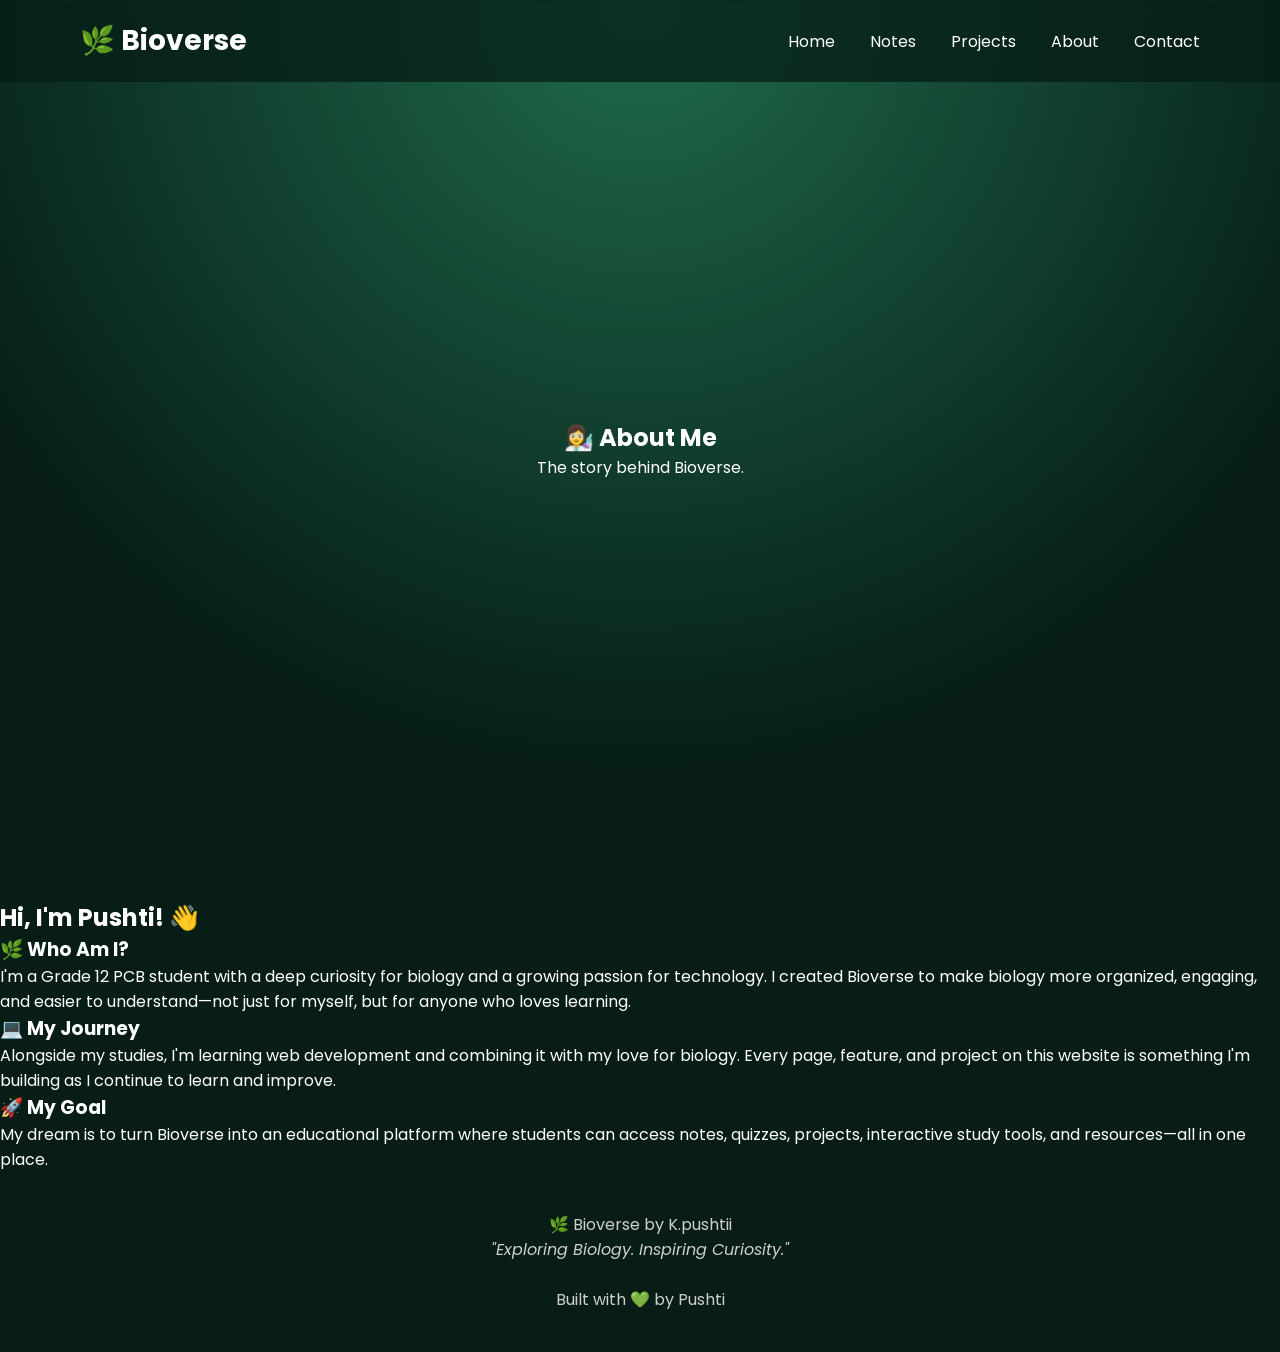
==== about.html @ 4295fee1 "Bioverse v1.0 completed" ====
<!DOCTYPE html>
<html lang="en">
<head>
    <meta charset="UTF-8">
    <meta name="viewport" content="width=device-width, initial-scale=1.0">
    <title>About | Bioverse by K.pushtii</title>

    <!-- Google Font -->
    <link rel="preconnect" href="https://fonts.googleapis.com">
    <link rel="preconnect" href="https://fonts.gstatic.com" crossorigin>
    <link href="https://fonts.googleapis.com/css2?family=Poppins:wght@300;400;500;600;700&display=swap" rel="stylesheet">

    <!-- CSS -->
    <link rel="stylesheet" href="style.css">
</head>

<body>

    <!-- Navigation -->
    <nav>
        <div class="logo">🌿 Bioverse</div>

        <ul>
            <li><a href="index.html">Home</a></li>
            <li><a href="notes.html">Notes</a></li>
            <li><a href="projects.html">Projects</a></li>
            <li><a href="about.html">About</a></li>
            <li><a href="contact.html">Contact</a></li>
        </ul>
    </nav>

    <!-- Hero -->
    <section class="hero">
        <h1>👩‍🔬 About Me</h1>
        <p>The story behind Bioverse.</p>
    </section>

    <!-- About -->
    <section class="features">

        <h2>Hi, I'm Pushti! 👋</h2>

        <div class="feature-container">

            <div class="feature-card">
                <h3>🌿 Who Am I?</h3>

                <p>
                    I'm a Grade 12 PCB student with a deep curiosity for biology
                    and a growing passion for technology. I created Bioverse to
                    make biology more organized, engaging, and easier to
                    understand—not just for myself, but for anyone who loves learning.
                </p>
            </div>

            <div class="feature-card">
                <h3>💻 My Journey</h3>

                <p>
                    Alongside my studies, I'm learning web development and
                    combining it with my love for biology. Every page,
                    feature, and project on this website is something I'm
                    building as I continue to learn and improve.
                </p>
            </div>

            <div class="feature-card">
                <h3>🚀 My Goal</h3>

                <p>
                    My dream is to turn Bioverse into an educational platform
                    where students can access notes, quizzes, projects,
                    interactive study tools, and resources—all in one place.
                </p>
            </div>

        </div>

    </section>

    <!-- Footer -->
    <footer style="text-align:center;padding:40px 20px;color:#cfcfcf;">
        <p>🌿 Bioverse by K.pushtii</p>
        <p><em>"Exploring Biology. Inspiring Curiosity."</em></p>
        <br>
        <p>Built with 💚 by Pushti</p>
    </footer>

</body>
</html>
---- style.css ----
*{
    margin:0;
    padding:0;
    box-sizing:border-box;
}

body{
    font-family:'Poppins', sans-serif;
    background:#071d16;
    color:white;
}

/* Navigation */

nav{
    display:flex;
    justify-content:space-between;
    align-items:center;

    position:fixed;
    top:0;
    left:0;

    width:100%;

    padding:20px 80px;

    background:rgba(7,29,22,.75);
    backdrop-filter:blur(12px);

    z-index:1000;
}

.logo{
    font-size:28px;
    font-weight:bold;
}

nav ul{
    display:flex;
    list-style:none;
    gap:35px;
}

nav a{
    text-decoration:none;
    color:white;
    transition:.3s;
}

nav a:hover{
    color:#32d17d;
}

/* Hero */

.hero{
    min-height:100vh;

    display:flex;
    flex-direction:column;
    justify-content:center;
    align-items:center;

    text-align:center;

    padding:0 20px;

    background:
        radial-gradient(circle at top,#1f6b4c 0%,#071d16 70%);
.hero h1{
    font-size:70px;
    font-weight:700;
    margin-bottom:20px;
}
.hero p{
    font-size:25px;
    color:#d8d8d8;
    margin-bottom:35px;
}
button{
    margin-top:15px;
    padding:16px 40px;

    border:none;
    border-radius:50px;

    background:linear-gradient(135deg,#38d977,#1faa59);

    color:white;
    font-size:18px;
    font-weight:600;

    cursor:pointer;

    transition:.3s;
}

button:hover{
    transform:translateY(-5px);
    box-shadow:0 10px 30px rgba(56,217,119,.4);
}
button:hover{

    transform:scale(1.08);

    background:#27ae60;
}
/* ==========================
   FEATURES SECTION
========================== */

.features{
    padding:100px 80px;
    background:#071d16;
    color:white;
    text-align:center;
}

.features h2{
    font-size:2.5rem;
    margin-bottom:50px;
}

.feature-container{
    display:grid;
    grid-template-columns:repeat(auto-fit,minmax(250px,1fr));
    gap:30px;
}

.feature-card{
    background:#102a22;
    padding:35px;
    border-radius:20px;
    transition:0.3s ease;
    cursor:pointer;
}

.feature-card:hover{
    transform:translateY(-10px);
    box-shadow:0 0 25px rgba(154,255,170,0.3);
}

.feature-card h3{
    font-size:1.5rem;
    margin-bottom:15px;
}

.feature-card p{
    color:#d6d6d6;
    line-height:1.6;
}
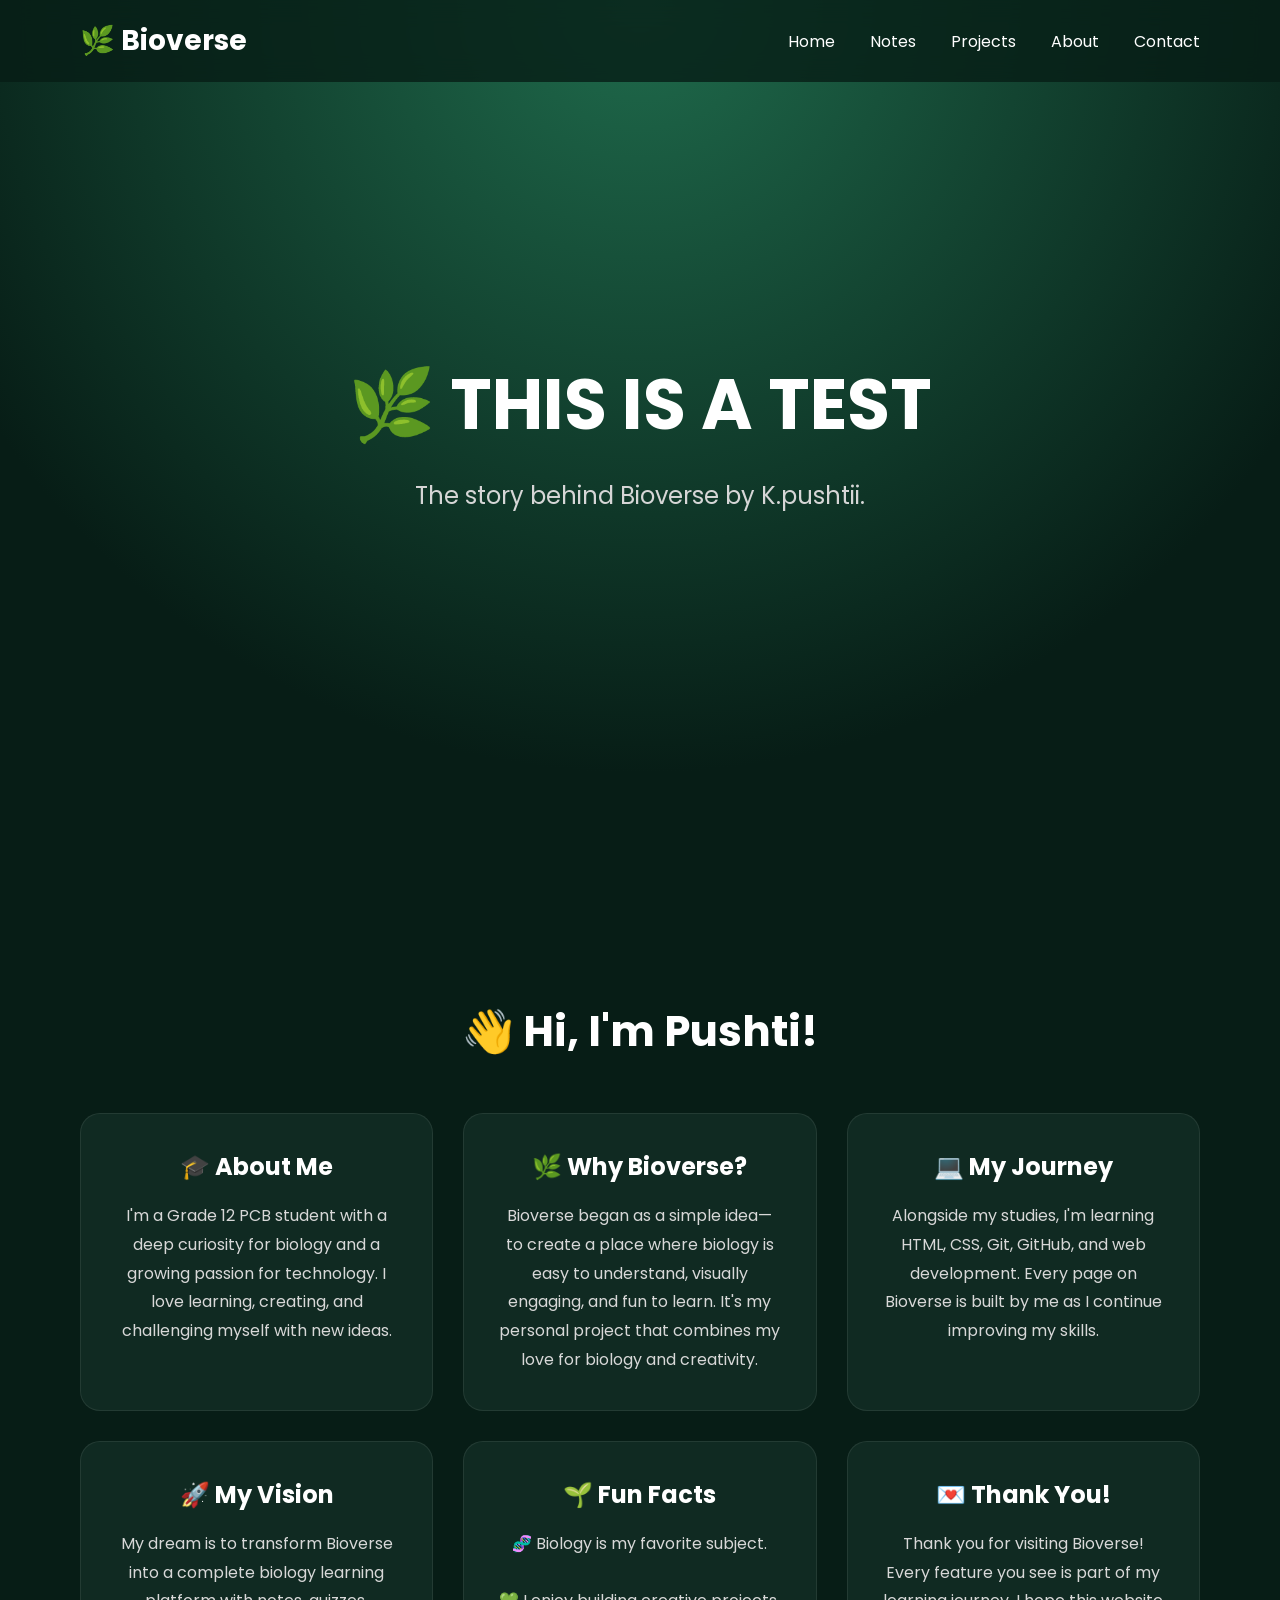
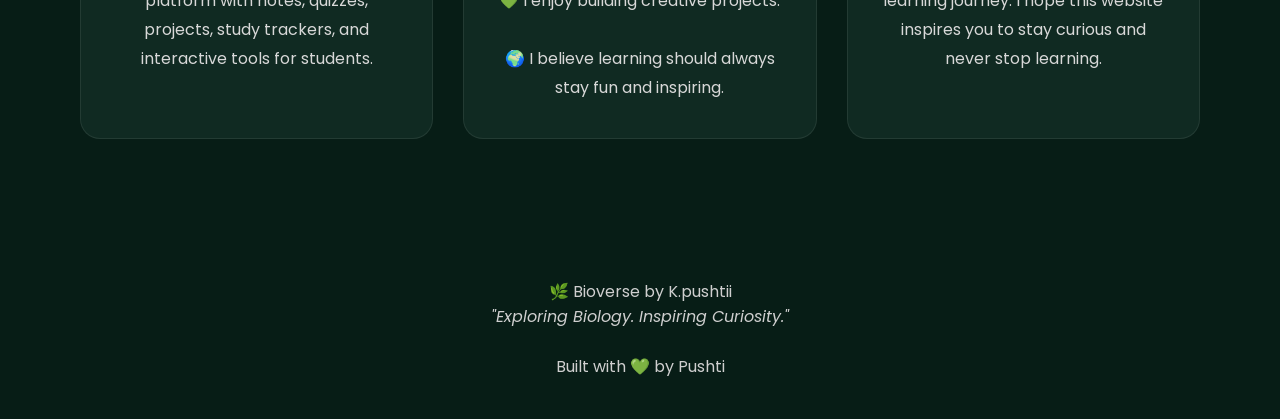
==== commit 7933170b: "Updated About page" ====
--- a/about.html
+++ b/about.html
@@ -29,48 +29,71 @@
         </ul>
     </nav>
 
-    <!-- Hero -->
+    <!-- Hero Section -->
     <section class="hero">
-        <h1>👩‍🔬 About Me</h1>
-        <p>The story behind Bioverse.</p>
+        <h1>🌿 THIS IS A TEST</h1>
+        <p>The story behind Bioverse by K.pushtii.</p>
     </section>
 
-    <!-- About -->
+    <!-- About Cards -->
     <section class="features">
 
-        <h2>Hi, I'm Pushti! 👋</h2>
+        <h2>👋 Hi, I'm Pushti!</h2>
 
         <div class="feature-container">
 
             <div class="feature-card">
-                <h3>🌿 Who Am I?</h3>
-
+                <h3>🎓 About Me</h3>
                 <p>
                     I'm a Grade 12 PCB student with a deep curiosity for biology
-                    and a growing passion for technology. I created Bioverse to
-                    make biology more organized, engaging, and easier to
-                    understand—not just for myself, but for anyone who loves learning.
+                    and a growing passion for technology. I love learning,
+                    creating, and challenging myself with new ideas.
+                </p>
+            </div>
+
+            <div class="feature-card">
+                <h3>🌿 Why Bioverse?</h3>
+                <p>
+                    Bioverse began as a simple idea—to create a place where
+                    biology is easy to understand, visually engaging, and fun
+                    to learn. It's my personal project that combines my love
+                    for biology and creativity.
                 </p>
             </div>
 
             <div class="feature-card">
                 <h3>💻 My Journey</h3>
-
                 <p>
-                    Alongside my studies, I'm learning web development and
-                    combining it with my love for biology. Every page,
-                    feature, and project on this website is something I'm
-                    building as I continue to learn and improve.
+                    Alongside my studies, I'm learning HTML, CSS, Git, GitHub,
+                    and web development. Every page on Bioverse is built by me
+                    as I continue improving my skills.
                 </p>
             </div>
 
             <div class="feature-card">
-                <h3>🚀 My Goal</h3>
+                <h3>🚀 My Vision</h3>
+                <p>
+                    My dream is to transform Bioverse into a complete biology
+                    learning platform with notes, quizzes, projects, study
+                    trackers, and interactive tools for students.
+                </p>
+            </div>
 
+            <div class="feature-card">
+                <h3>🌱 Fun Facts</h3>
                 <p>
-                    My dream is to turn Bioverse into an educational platform
-                    where students can access notes, quizzes, projects,
-                    interactive study tools, and resources—all in one place.
+                    🧬 Biology is my favorite subject.<br><br>
+                    💚 I enjoy building creative projects.<br><br>
+                    🌍 I believe learning should always stay fun and inspiring.
+                </p>
+            </div>
+
+            <div class="feature-card">
+                <h3>💌 Thank You!</h3>
+                <p>
+                    Thank you for visiting Bioverse! Every feature you see is
+                    part of my learning journey. I hope this website inspires
+                    you to stay curious and never stop learning.
                 </p>
             </div>
 
--- a/style.css
+++ b/style.css
@@ -1,16 +1,26 @@
+/* ==========================
+   RESET
+========================== */
+
 *{
     margin:0;
     padding:0;
     box-sizing:border-box;
 }
 
+html{
+    scroll-behavior:smooth;
+}
+
 body{
-    font-family:'Poppins', sans-serif;
+    font-family:'Poppins',sans-serif;
     background:#071d16;
     color:white;
 }
 
-/* Navigation */
+/* ==========================
+   NAVIGATION
+========================== */
 
 nav{
     display:flex;
@@ -25,7 +35,7 @@
 
     padding:20px 80px;
 
-    background:rgba(7,29,22,.75);
+    background:rgba(7,29,22,.8);
     backdrop-filter:blur(12px);
 
     z-index:1000;
@@ -33,7 +43,7 @@
 
 .logo{
     font-size:28px;
-    font-weight:bold;
+    font-weight:700;
 }
 
 nav ul{
@@ -52,7 +62,9 @@
     color:#32d17d;
 }
 
-/* Hero */
+/* ==========================
+   HERO
+========================== */
 
 .hero{
     min-height:100vh;
@@ -66,20 +78,26 @@
 
     padding:0 20px;
 
-    background:
-        radial-gradient(circle at top,#1f6b4c 0%,#071d16 70%);
+    background:radial-gradient(circle at top,#1f6b4c 0%,#071d16 70%);
+}
+
 .hero h1{
     font-size:70px;
-    font-weight:700;
     margin-bottom:20px;
 }
+
 .hero p{
-    font-size:25px;
-    color:#d8d8d8;
+    font-size:24px;
+    color:#d6d6d6;
+    max-width:700px;
     margin-bottom:35px;
 }
+
+/* ==========================
+   BUTTON
+========================== */
+
 button{
-    margin-top:15px;
     padding:16px 40px;
 
     border:none;
@@ -88,6 +106,7 @@
     background:linear-gradient(135deg,#38d977,#1faa59);
 
     color:white;
+
     font-size:18px;
     font-weight:600;
 
@@ -98,33 +117,26 @@
 
 button:hover{
     transform:translateY(-5px);
-    box-shadow:0 10px 30px rgba(56,217,119,.4);
-}
-button:hover{
-
-    transform:scale(1.08);
-
-    background:#27ae60;
-}
-/* ==========================
-   FEATURES SECTION
+    box-shadow:0 10px 30px rgba(56,217,119,.35);
+}
+
+/* ==========================
+   FEATURES
 ========================== */
 
 .features{
     padding:100px 80px;
-    background:#071d16;
-    color:white;
     text-align:center;
 }
 
 .features h2{
-    font-size:2.5rem;
+    font-size:42px;
     margin-bottom:50px;
 }
 
 .feature-container{
     display:grid;
-    grid-template-columns:repeat(auto-fit,minmax(250px,1fr));
+    grid-template-columns:repeat(auto-fit,minmax(300px,1fr));
     gap:30px;
 }
 
@@ -132,21 +144,74 @@
     background:#102a22;
     padding:35px;
     border-radius:20px;
-    transition:0.3s ease;
-    cursor:pointer;
+
+    transition:.3s;
+
+    border:1px solid rgba(255,255,255,.08);
 }
 
 .feature-card:hover{
-    transform:translateY(-10px);
-    box-shadow:0 0 25px rgba(154,255,170,0.3);
+    transform:translateY(-8px);
+    box-shadow:0 0 30px rgba(50,209,125,.25);
 }
 
 .feature-card h3{
-    font-size:1.5rem;
-    margin-bottom:15px;
+    font-size:24px;
+    margin-bottom:18px;
 }
 
 .feature-card p{
-    color:#d6d6d6;
-    line-height:1.6;
+    color:#d8d8d8;
+    line-height:1.8;
+}
+
+/* ==========================
+   FOOTER
+========================== */
+
+footer{
+    padding:40px 20px;
+    text-align:center;
+    color:#bfbfbf;
+}
+
+/* ==========================
+   MOBILE
+========================== */
+
+@media(max-width:768px){
+
+    nav{
+        flex-direction:column;
+        padding:20px;
+    }
+
+    nav ul{
+        flex-wrap:wrap;
+        justify-content:center;
+        margin-top:20px;
+        gap:18px;
+    }
+.hero{
+    min-height:55vh;
+    display:flex;
+    flex-direction:column;
+    justify-content:center;
+    align-items:center;
+    text-align:center;
+    padding:120px 20px 60px;
+    background:radial-gradient(circle at top,#1f6b4c 0%,#071d16 70%);
+}
+    .hero h1{
+        font-size:42px;
+    }
+
+    .hero p{
+        font-size:18px;
+    }
+
+    .features{
+        padding:80px 25px;
+    }
+
 }
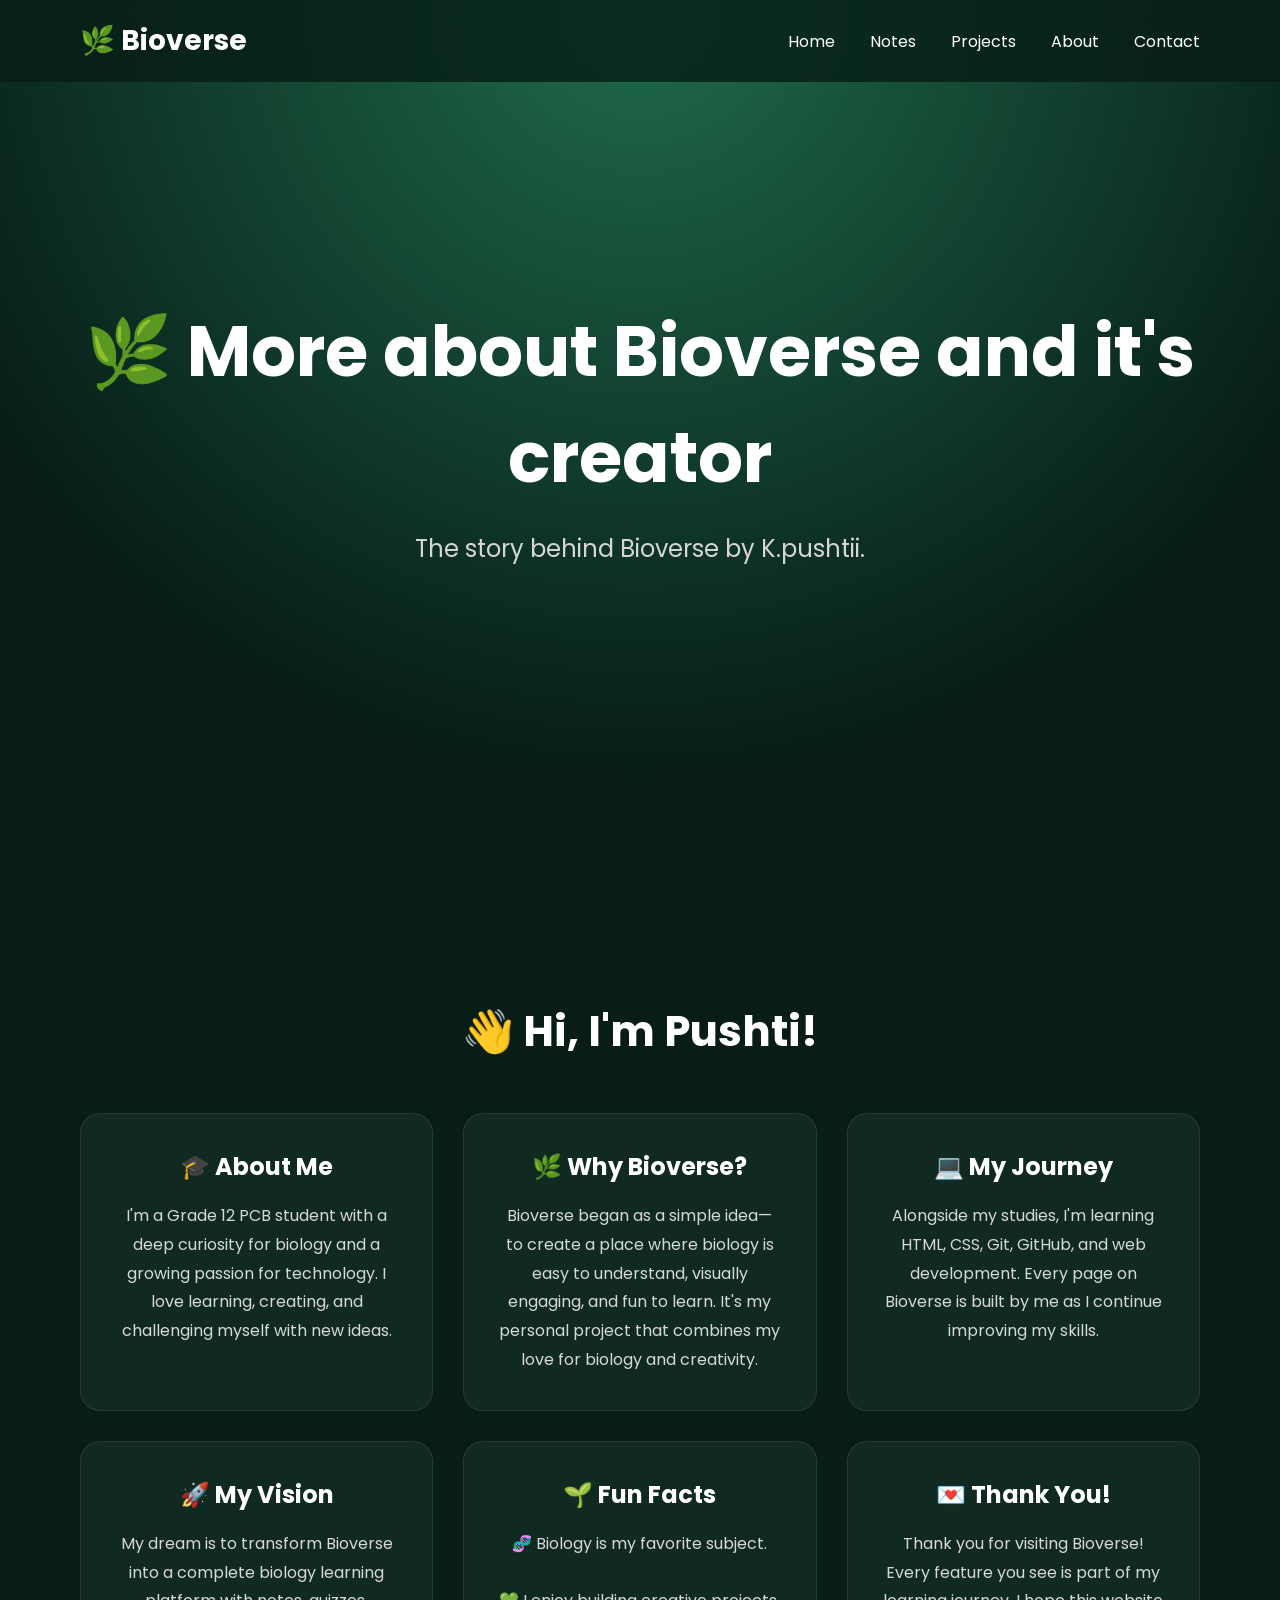
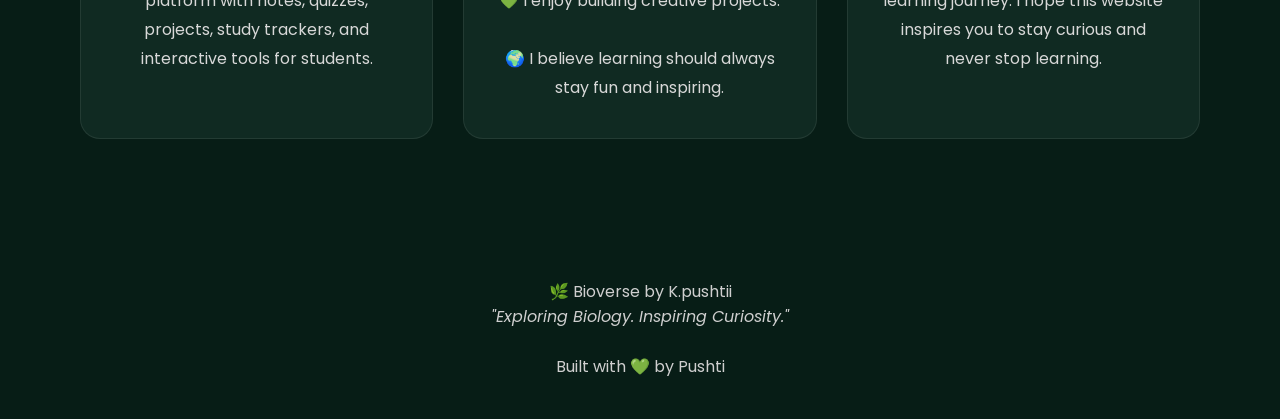
==== commit 3ce706a8: "fixed about page" ====
--- a/about.html
+++ b/about.html
@@ -23,7 +23,7 @@
         <ul>
             <li><a href="index.html">Home</a></li>
             <li><a href="notes.html">Notes</a></li>
-            <li><a href="projects.html">Projects</a></li>
+            <li><a href="project.html">Projects</a></li>
             <li><a href="about.html">About</a></li>
             <li><a href="contact.html">Contact</a></li>
         </ul>
@@ -31,7 +31,7 @@
 
     <!-- Hero Section -->
     <section class="hero">
-        <h1>🌿 THIS IS A TEST</h1>
+        <h1>🌿 More about Bioverse and it's creator</h1>
         <p>The story behind Bioverse by K.pushtii.</p>
     </section>
 
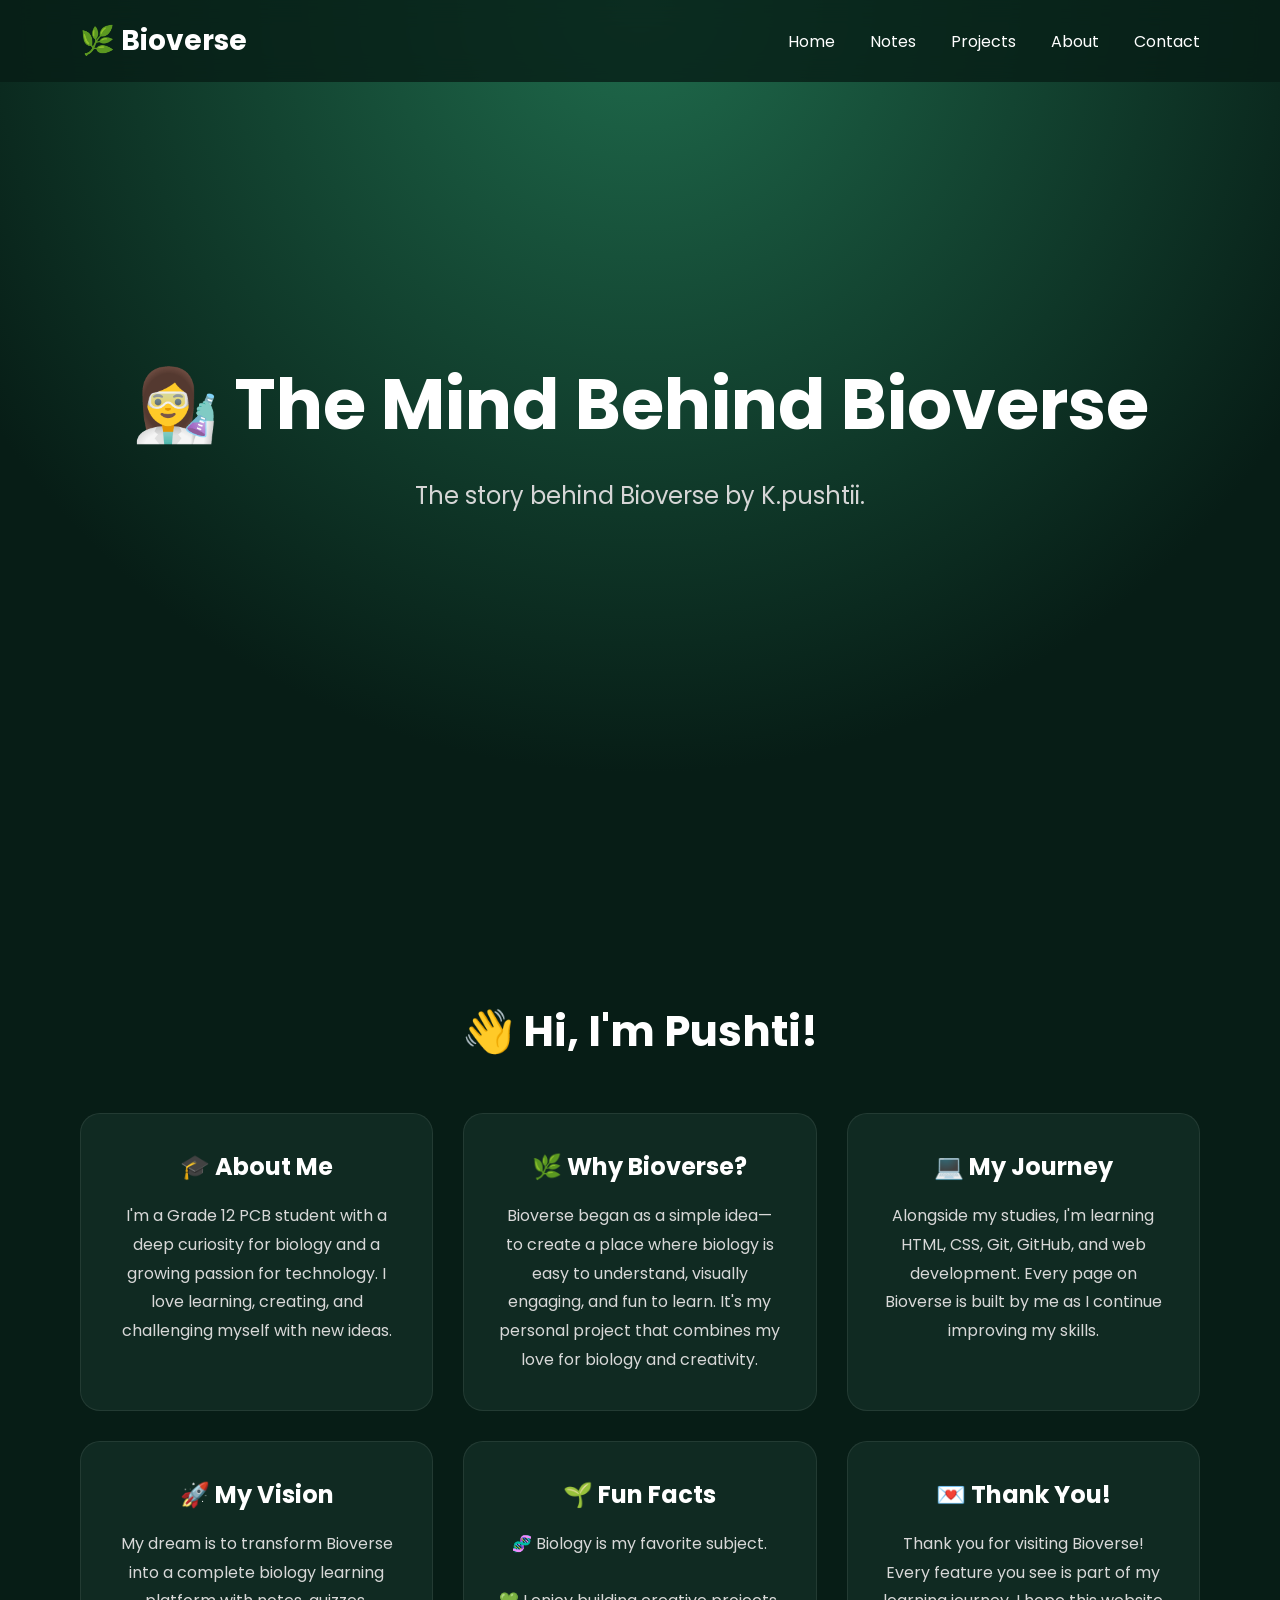
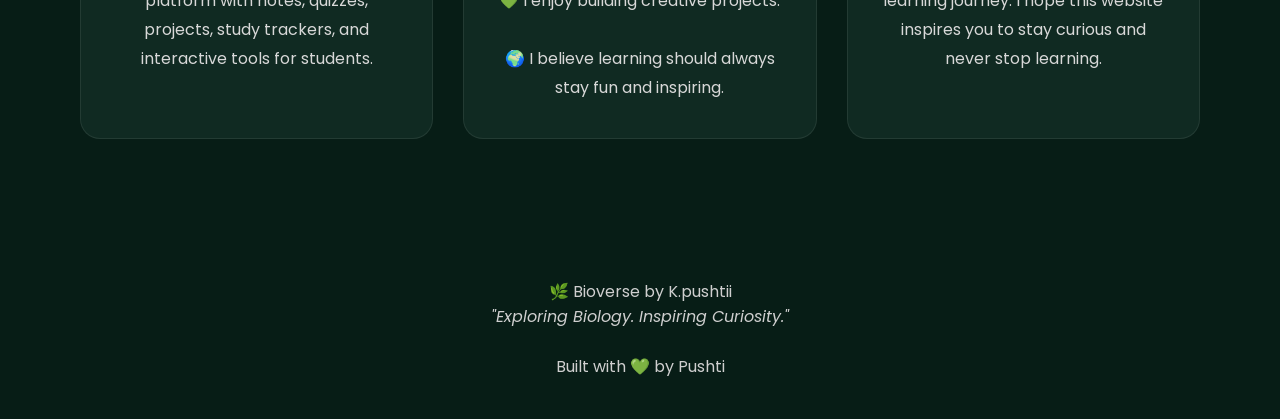
==== commit 53a05fe5: "Updated About heading" ====
--- a/about.html
+++ b/about.html
@@ -31,7 +31,7 @@
 
     <!-- Hero Section -->
     <section class="hero">
-        <h1>🌿 More about Bioverse and it's creator</h1>
+        <h1>👩‍🔬 The Mind Behind Bioverse</h1>
         <p>The story behind Bioverse by K.pushtii.</p>
     </section>
 
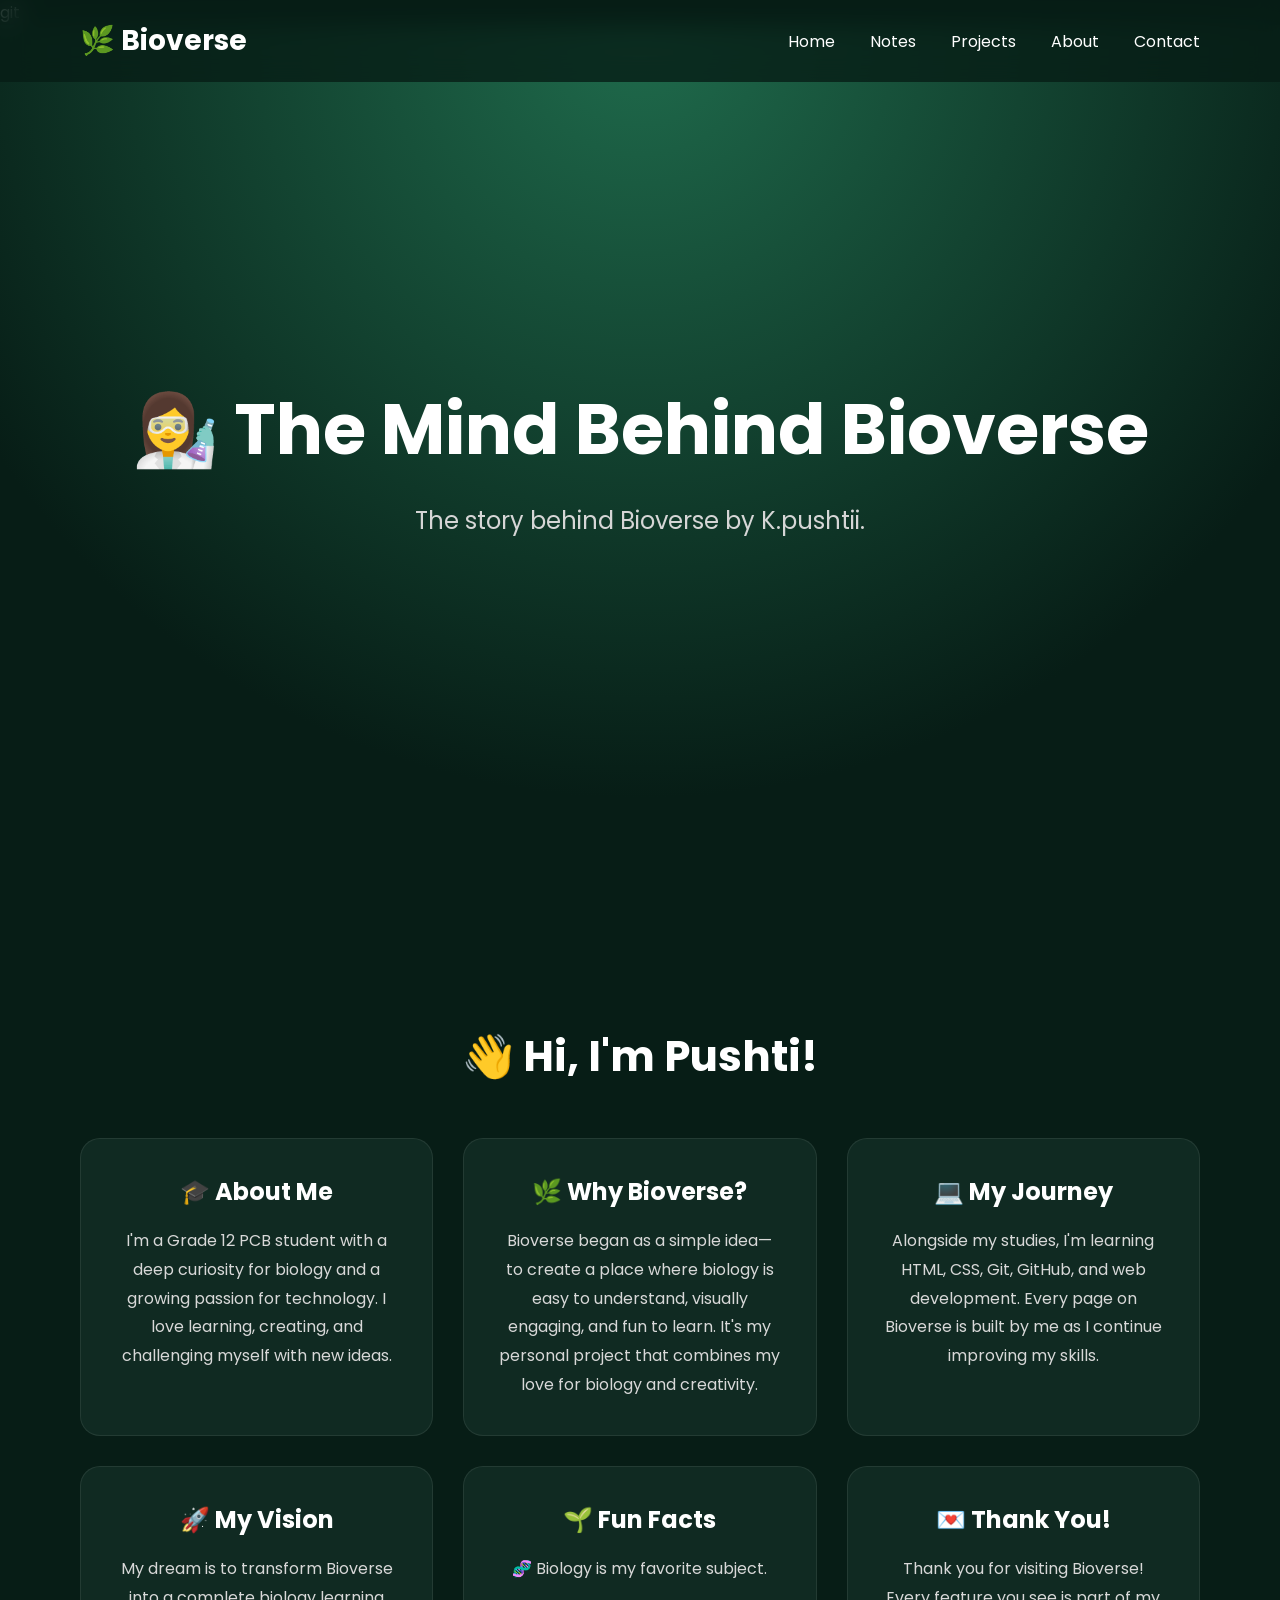
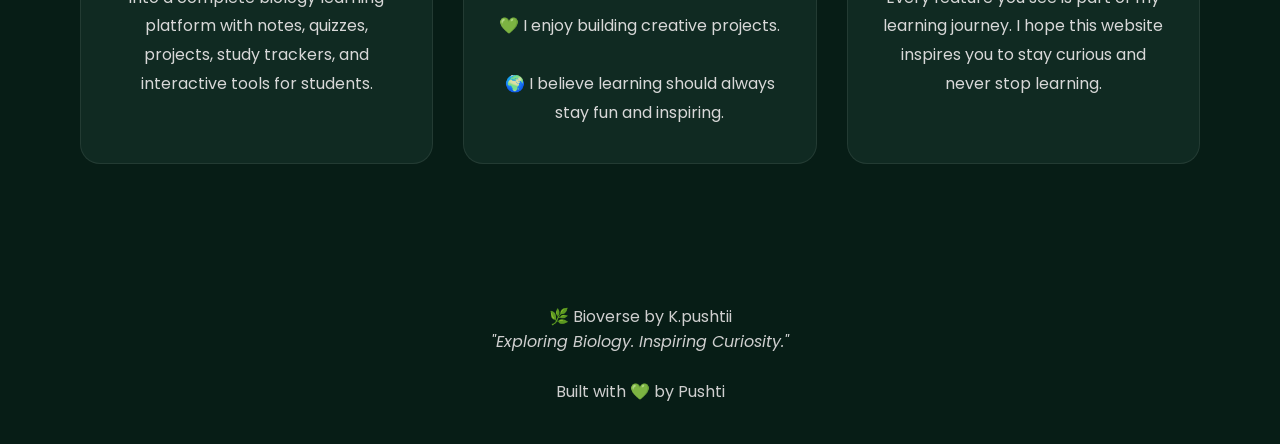
==== commit 3c0a6f4d: "Updated About heading" ====
--- a/about.html
+++ b/about.html
@@ -13,7 +13,7 @@
     <!-- CSS -->
     <link rel="stylesheet" href="style.css">
 </head>
-
+git
 <body>
 
     <!-- Navigation -->
